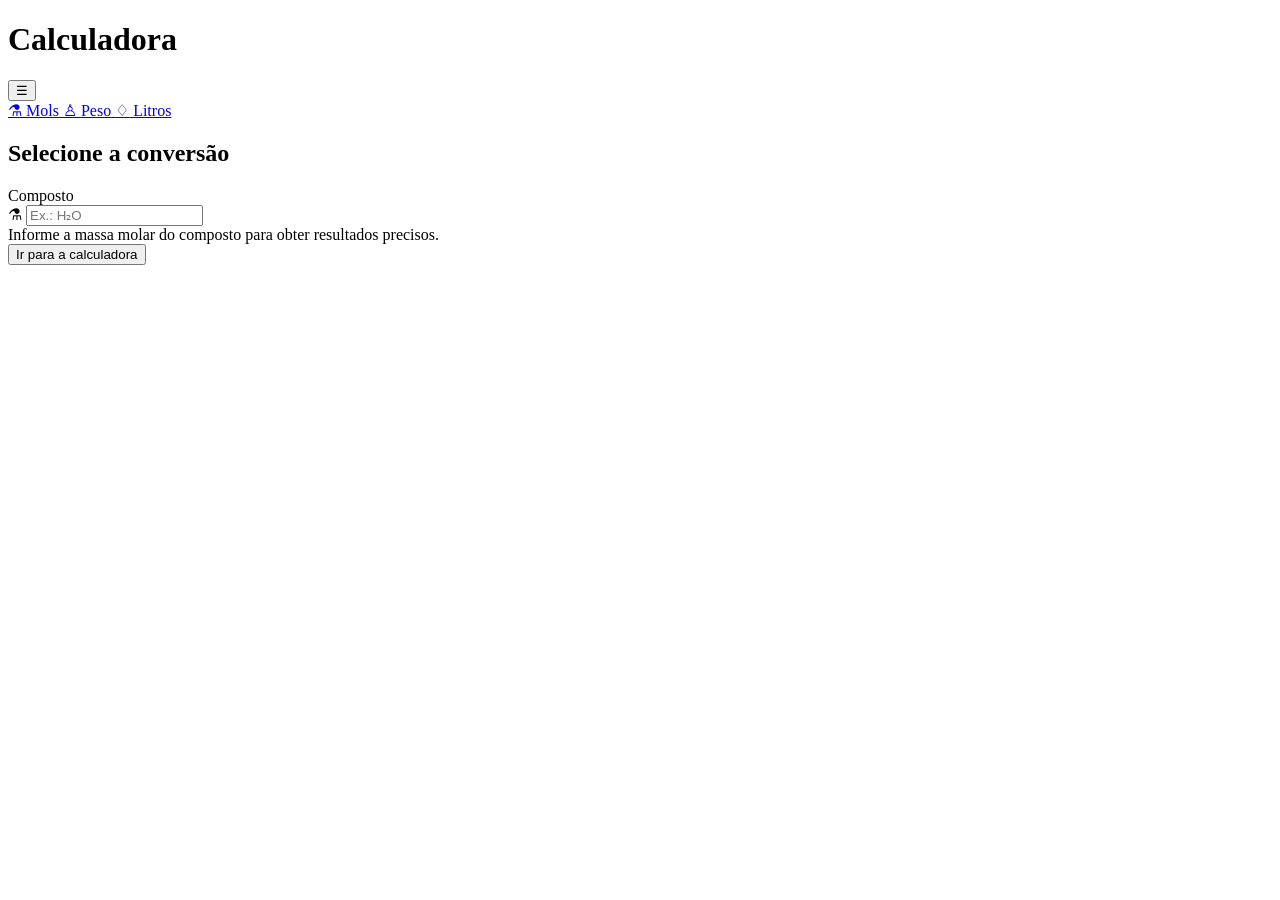
==== quantidade_mols/index.html @ 2dba94a2 "quantidade de mols" ====
<!DOCTYPE html>
<html lang="pt-BR">
<head>
  <meta charset="UTF-8">
  <meta name="viewport" content="width=device-width, initial-scale=1.0">
  <title>Calculadora de Mols</title>
  <link rel="stylesheet" href="style.css">
</head>
<body>
  <main class="app" data-mode="mols">
    <header class="header">
      <h1>Calculadora</h1>
      <button class="icon-btn" type="button" aria-label="Menu">☰</button>
    </header>

    <nav class="tabs" aria-label="Escolha o tipo de cálculo">
      <a class="tab active" href="mols.html" data-mode="mols">
        <span class="circle">⚗</span>
        <span>Mols</span>
      </a>
      <a class="tab" href="peso.html" data-mode="peso">
        <span class="circle">♙</span>
        <span>Peso</span>
      </a>
      <a class="tab" href="litros.html" data-mode="litros">
        <span class="circle">♢</span>
        <span>Litros</span>
      </a>
    </nav>

    <section class="card">
      <h2>Selecione a conversão</h2>

      <div class="field">
        <label for="componente">Composto</label>
        <div class="input-wrap">
          <span class="ico">⚗</span>
          <input id="componente" type="text" placeholder="Ex.: H₂O">
        </div>
      </div>

      <div class="hint">Informe a massa molar do composto para obter resultados precisos.</div>
      <button class="btn" type="button">Ir para a calculadora</button>
    </section>
  </main>
<script src="qtd_mol.js"></script>
</body>
</html>
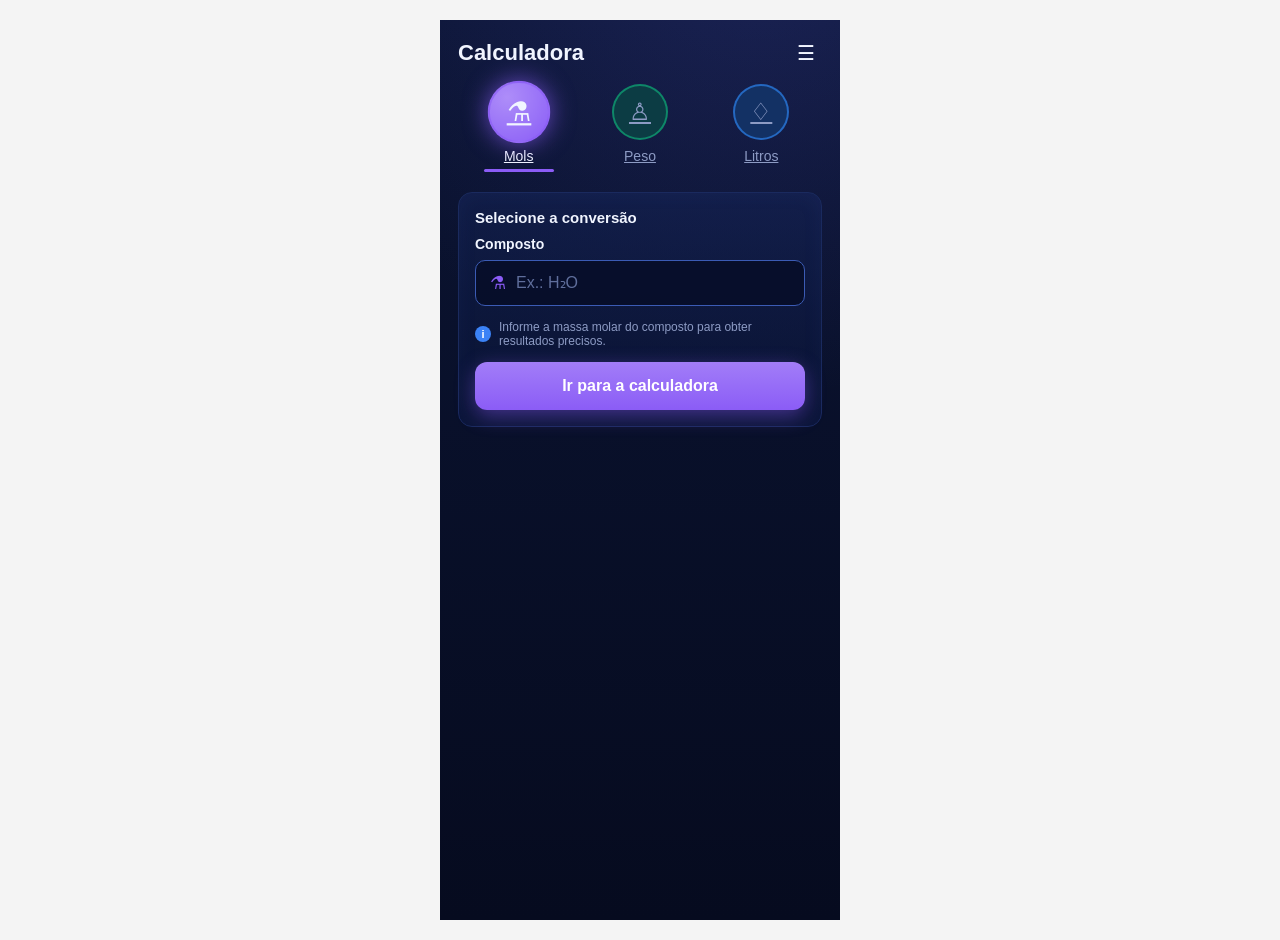
==== commit 10d6f3cc: "Merge remote-tracking branch 'upstream/main'" ====
--- a/quantidade_mols/index.html
+++ b/quantidade_mols/index.html
@@ -4,7 +4,7 @@
   <meta charset="UTF-8">
   <meta name="viewport" content="width=device-width, initial-scale=1.0">
   <title>Calculadora de Mols</title>
-  <link rel="stylesheet" href="style.css">
+  <link rel="stylesheet" href="../style.css">
 </head>
 <body>
   <main class="app" data-mode="mols">
@@ -40,9 +40,9 @@
       </div>
 
       <div class="hint">Informe a massa molar do composto para obter resultados precisos.</div>
-      <button class="btn" type="button">Ir para a calculadora</button>
+      <button id="irCalculadora" class="btn" type="button">Ir para a calculadora</button>
     </section>
   </main>
-<script src="qtd_mol.js"></script>
+<script type="module" src="qtd_mol.js"></script>
 </body>
 </html>
--- a/style.css
+++ b/style.css
@@ -0,0 +1,526 @@
+
+* {
+  box-sizing: border-box;
+}
+:root {
+  --bg: #060b1f;
+  --bg-2: #0b1433;
+  --card: #0d1838;
+  --border: #22397a;
+  --border-soft: #1a2a5e;
+  --text: #f1f5ff;
+  --muted: #8d9bc4;
+
+  --mols: #8b5cf6;
+  --peso: #10b981;
+  --litros: #2f8cff;
+
+  --accent: var(--mols);
+  --radius: 14px;
+}
+
+.app[data-mode="mols"]   { --accent: var(--mols); }
+.app[data-mode="peso"]   { --accent: var(--peso); }
+.app[data-mode="litros"] { --accent: var(--litros); }
+
+* { box-sizing: border-box; margin: 0; padding: 0; }
+
+body {
+  min-height: 100vh;
+  display: flex;
+  justify-content: center;
+  background: #02040d;
+  font-family: "Inter", system-ui, -apple-system, "Segoe UI", sans-serif;
+  color: var(--text);
+}
+
+.app {
+  width: 100%;
+  max-width: 400px;
+  min-height: 100vh;
+  padding: 20px 18px 28px;
+  background:
+    radial-gradient(circle at 80% -10%, rgba(99, 102, 241, .18), transparent 45%),
+    linear-gradient(180deg, var(--bg-2), var(--bg));
+}
+
+.header {
+  display: flex;
+  align-items: center;
+  justify-content: space-between;
+  margin-bottom: 18px;
+}
+.header h1 { font-size: 22px; font-weight: 700; }
+.icon-btn {
+  background: none;
+  border: 0;
+  color: var(--text);
+  font-size: 20px;
+  cursor: pointer;
+  width: 32px;
+}
+
+.tabs {
+  display: flex;
+  justify-content: space-around;
+  margin-bottom: 20px;
+}
+.tab {
+  background: none;
+  border: 0;
+  color: var(--muted);
+  display: flex;
+  flex-direction: column;
+  align-items: center;
+  gap: 8px;
+  font-size: 14px;
+  cursor: pointer;
+  padding-bottom: 8px;
+  position: relative;
+  transition: color .2s;
+}
+.tab .circle {
+  width: 56px;
+  height: 56px;
+  border-radius: 50%;
+  display: grid;
+  place-items: center;
+  font-size: 24px;
+  background: color-mix(in srgb, var(--c) 25%, #0a1230);
+  border: 2px solid color-mix(in srgb, var(--c) 60%, transparent);
+  transition: transform .2s, box-shadow .2s, background .2s;
+}
+.tab[data-mode="mols"]   { --c: var(--mols); }
+.tab[data-mode="peso"]   { --c: var(--peso); }
+.tab[data-mode="litros"] { --c: var(--litros); }
+
+.tab.active { color: var(--text); }
+.tab.active .circle {
+  transform: scale(1.12);
+  background: radial-gradient(circle at 30% 25%, color-mix(in srgb, var(--c) 70%, white), var(--c));
+  box-shadow: 0 0 22px color-mix(in srgb, var(--c) 70%, transparent);
+}
+.tab.active::after {
+  content: "";
+  position: absolute;
+  bottom: 0;
+  width: 70px;
+  height: 3px;
+  border-radius: 3px;
+  background: var(--c);
+}
+
+.card {
+  background: linear-gradient(180deg, rgba(20, 35, 85, .55), rgba(10, 20, 55, .7));
+  border: 1px solid var(--border-soft);
+  border-radius: var(--radius);
+  padding: 16px;
+  margin-bottom: 16px;
+  box-shadow: inset 0 0 20px rgba(60, 90, 200, .08);
+}
+.card h2 { font-size: 15px; font-weight: 600; margin-bottom: 10px; }
+
+.field { margin-bottom: 14px; }
+.field label { display: block; font-size: 14px; font-weight: 600; margin-bottom: 8px; }
+
+.input-wrap {
+  display: flex;
+  align-items: center;
+  gap: 10px;
+  height: 46px;
+  padding: 0 14px;
+  border: 1px solid #3b5bb5;
+  border-radius: 10px;
+  background: rgba(5, 12, 38, .8);
+  transition: border-color .2s, box-shadow .2s;
+}
+.input-wrap:focus-within {
+  border-color: var(--accent);
+  box-shadow: 0 0 0 3px color-mix(in srgb, var(--accent) 30%, transparent);
+}
+.input-wrap .ico { color: var(--accent); font-size: 18px; }
+.input-wrap input {
+  flex: 1;
+  min-width: 0;
+  background: none;
+  border: 0;
+  outline: 0;
+  color: var(--text);
+  font-size: 16px;
+}
+.input-wrap input::placeholder { color: #5f6e9c; }
+.input-wrap .unit { color: var(--muted); font-size: 14px; }
+
+.input-wrap select {
+  flex: 1;
+  background: none;
+  border: 0;
+  outline: 0;
+  color: var(--text);
+  font-size: 15px;
+}
+.input-wrap select option { background: #0b1433; }
+
+.hint {
+  display: flex;
+  gap: 8px;
+  align-items: center;
+  font-size: 12px;
+  color: var(--muted);
+}
+.hint::before {
+  content: "i";
+  display: grid;
+  place-items: center;
+  width: 16px;
+  height: 16px;
+  border-radius: 50%;
+  background: #3b82f6;
+  color: #fff;
+  font-size: 11px;
+  font-weight: 700;
+  flex-shrink: 0;
+}
+.hintbtn {
+  background: none;
+  border: 0;
+  color: #5f6e9c;
+  font-size: 12px;
+}
+.btn {
+  width: 100%;
+  height: 48px;
+  margin-top: 14px;
+  border: 0;
+  border-radius: 12px;
+  font-size: 16px;
+  font-weight: 600;
+  color: #fff;
+  cursor: pointer;
+  background: linear-gradient(180deg,
+    color-mix(in srgb, var(--accent) 80%, white),
+    var(--accent));
+  box-shadow: 0 6px 20px color-mix(in srgb, var(--accent) 45%, transparent);
+  transition: transform .1s, filter .2s;
+}
+.btn:hover  { filter: brightness(1.1); }
+.btn:active { transform: scale(.98); }
+
+.results {
+  display: grid;
+  grid-template-columns: 1fr 1fr;
+  gap: 12px;
+}
+.result {
+  border: 1px solid var(--border);
+  border-radius: 12px;
+  padding: 12px;
+  background: rgba(5, 12, 38, .6);
+  text-align: center;
+}
+.result .label { font-size: 12px; color: var(--muted); margin-bottom: 8px; }
+.result .value { font-size: 22px; font-weight: 700; color: var(--text); }
+.result .value small { font-size: 14px; font-weight: 500; color: var(--muted); }
+
+.note {
+  margin-top: 12px;
+  padding: 10px 12px;
+  border: 1px solid var(--border-soft);
+  border-radius: 10px;
+  font-size: 12px;
+  color: var(--muted);
+}
+
+body {
+  margin: 0;
+  min-height: 100vh;
+  padding: 20px 0;
+  font-family: Arial, sans-serif;
+  background: #f4f4f4;
+
+  display: flex;
+  flex-direction: column;
+  justify-content: center;
+  align-items: center;
+  margin: 0;
+}
+
+h1.titulo {
+  font-size: 28px;
+  padding: 0 15px;
+  text-align: center;
+}
+
+.home-page {
+  position: relative;
+  isolation: isolate;
+  min-height: 100vh;
+  padding: 28px 16px 16px;
+  color: #e5edf8;
+  background: linear-gradient(145deg, #05080d 0%, #0a111c 52%, #060b12 100%);
+}
+
+.calculator-page {
+  position: relative;
+  isolation: isolate;
+  min-height: 100vh;
+  padding: 24px;
+  color: #e5edf8;
+  background: linear-gradient(145deg, #05080d 0%, #0a111c 52%, #060b12 100%);
+  font-family: "Trebuchet MS", "Segoe UI", sans-serif;
+}
+
+.home-page::before,
+.calculator-page::before {
+  position: fixed;
+  z-index: -1;
+  inset: 0;
+  background-image:
+    linear-gradient(rgba(99, 150, 210, .035) 1px, transparent 1px),
+    linear-gradient(90deg, rgba(99, 150, 210, .035) 1px, transparent 1px);
+  background-size: 44px 44px;
+  content: "";
+  pointer-events: none;
+}
+
+.home-page .titulo {
+  position: relative;
+  margin: 0;
+  padding: 8px 18px 14px;
+  border-radius: 0;
+  color: #e5edf8;
+  background: transparent;
+  font-family: "Trebuchet MS", "Segoe UI", sans-serif;
+  font-size: 25px;
+}
+
+.home-page .titulo::after {
+  display: block;
+  width: 54px;
+  height: 2px;
+  margin: 10px auto 0;
+  background: #4a83c2;
+  content: "";
+}
+
+.home-page .scene {
+  width: min(100%, 440px);
+  height: min(68svh, 540px);
+  min-height: 380px;
+}
+
+.home-page .carousel__cell {
+  width: min(58vw, 250px);
+  aspect-ratio: 0.453;
+  background-size: 100% 100%, cover;
+}
+
+.home-page .buttons button {
+  border-color: rgba(113, 159, 207, .38);
+  background: #10233a;
+  color: #edf5ff;
+}
+
+.home-page .buttons button:hover {
+  background: #17385c;
+}
+
+.calculator-page .btn-voltar {
+  border: 1px solid rgba(113, 159, 207, .38);
+  border-radius: 6px;
+  background: #10233a;
+  color: #edf5ff;
+  font-family: inherit;
+  font-size: 15px;
+  font-weight: 600;
+  transition: background .2s ease, border-color .2s ease;
+}
+
+.calculator-page .btn-voltar:hover {
+  border-color: #5b8fc3;
+  background: #17385c;
+}
+
+.calculator-page .btn-voltar:focus-visible {
+  outline: 2px solid #78a9dc;
+  outline-offset: 3px;
+}
+
+.scene {
+  width: min(100vw, 440px);
+  height: 540px;
+  position: relative;
+  margin: 20px auto 0;
+  perspective: 1600px;
+  flex-shrink: 0;
+  touch-action: pan-y;
+}
+
+.carousel {
+  width: 100%;
+  height: 100%;
+  position: absolute;
+  transform-style: preserve-3d;
+  transition: transform 0.65s cubic-bezier(.2, .75, .25, 1);
+  cursor: grab;
+}
+
+.carousel.is-dragging {
+  cursor: grabbing;
+  transition: none;
+}
+
+.carousel__cell {
+  position: absolute;
+  width: min(64vw, 405px);
+  aspect-ratio: 0.41;
+  left: 50%;
+  top: 50%;
+  transform-style: preserve-3d;
+
+  display: flex;
+  justify-content: center;
+  align-items: center;
+
+  padding: 24px;
+  overflow-wrap: anywhere;
+  text-align: center;
+
+  background-color: #263b38;
+  background-position: center;
+  background-size: 100% 100%, contain;
+  background-repeat: no-repeat;
+  border: 1px solid rgba(255, 255, 255, .55);
+  border-radius: 6px;
+  color: white;
+
+  font-size: 23px;
+  line-height: 1.3;
+  font-weight: bold;
+  text-shadow: 0 2px 12px rgba(0, 0, 0, .9);
+  box-shadow: 0 18px 45px rgba(0, 0, 0, .35);
+
+  cursor: pointer;
+  backface-visibility: hidden;
+  user-select: none;
+  transition: opacity .25s ease, filter .25s ease;
+}
+
+.carousel__cell:hover {
+  filter: brightness(1.12);
+}
+
+.carousel:hover .carousel__cell:not(:hover) {
+  opacity: .58;
+}
+
+.carousel__cell:focus-visible {
+  outline: 3px solid #fff;
+  outline-offset: 4px;
+}
+
+.buttons {
+  display: flex;
+  justify-content: center;
+  gap: 18px;
+  margin: 4px auto 24px;
+}
+
+.buttons button {
+  width: 48px;
+  height: 48px;
+  padding: 0;
+  font-size: 20px;
+  cursor: pointer;
+  border: 1px solid rgba(255, 255, 255, .35);
+  border-radius: 50%;
+  background: #183c3a;
+  color: white;
+  transition: background .2s ease, transform .2s ease;
+}
+
+.buttons button:hover {
+  background: #28645b;
+  transform: scale(1.06);
+}
+
+.buttons button:focus-visible {
+  outline: 3px solid #fff;
+  outline-offset: 3px;
+}
+
+@media (max-height: 680px) {
+  .scene {
+    height: min(69vh, 460px);
+  }
+
+  .carousel__cell {
+    width: min(48vw, 170px);
+  }
+}
+
+.titulo {
+  font-size: 28px;
+  padding: 0 15px;
+  text-align: center;
+  gap: 10px;
+  border-radius: 8px;
+  color: #3372c4;
+  background-color: #dfdede;
+  margin-top: 0;
+}
+
+
+.btn-voltar {
+  position: fixed;
+  top: 20px;
+  left: 20px;
+
+  padding: 12px 18px;
+  border: none;
+  border-radius: 8px;
+
+  background: #3498db;
+  color: white;
+
+  font-size: 16px;
+  cursor: pointer;
+  transition: background 0.2s ease;
+}
+
+.btn-voltar:hover {
+  background: #217dbb;
+}
+
+/* ===== Calculadora estequiométrica (tudo escopado em .estq: não afeta outras páginas) ===== */
+.estq { max-width: 460px; min-height: auto; padding: 64px 0 24px; background: none; }
+.estq summary { cursor: pointer; font-size: 15px; font-weight: 600; }
+.estq details p, .estq details li { margin-top: 8px; font-size: 13px; line-height: 1.5; color: var(--muted); }
+.estq details ol { padding-left: 18px; }
+.estq code { padding: 2px 6px; border-radius: 6px; background: rgba(255,255,255,.08); color: var(--text); }
+.estq .hint { margin-top: 6px; }
+.estq .btn.sec { background: none; border: 1px solid var(--border); box-shadow: none; margin-top: 10px; }
+.estq .final { grid-column: 1 / -1; border-color: var(--accent); }
+.estq .final .value { font-size: 30px; color: var(--accent); }
+.estq .result .value { font-size: 18px; }
+.estq .erro { border-color: #ef4444; color: #fca5a5; }
+.estq pre { margin-top: 10px; white-space: pre-wrap; font: 13px/1.6 ui-monospace, Consolas, monospace; color: var(--text); }
+.estq footer { text-align: center; }
+.estq footer .hint { justify-content: center; }
+@media (max-width: 380px) { .estq .results { grid-template-columns: 1fr; } }
+
+@media (width >= 900px) {
+  .home-page .buttons {
+    gap: 18px;
+  }
+}
+
+@media (width < 900px) {
+  .home-page .scene {
+    width: min(100%, 440px);
+  }
+
+  .home-page .buttons {
+    gap: 18px;
+  }
+}
